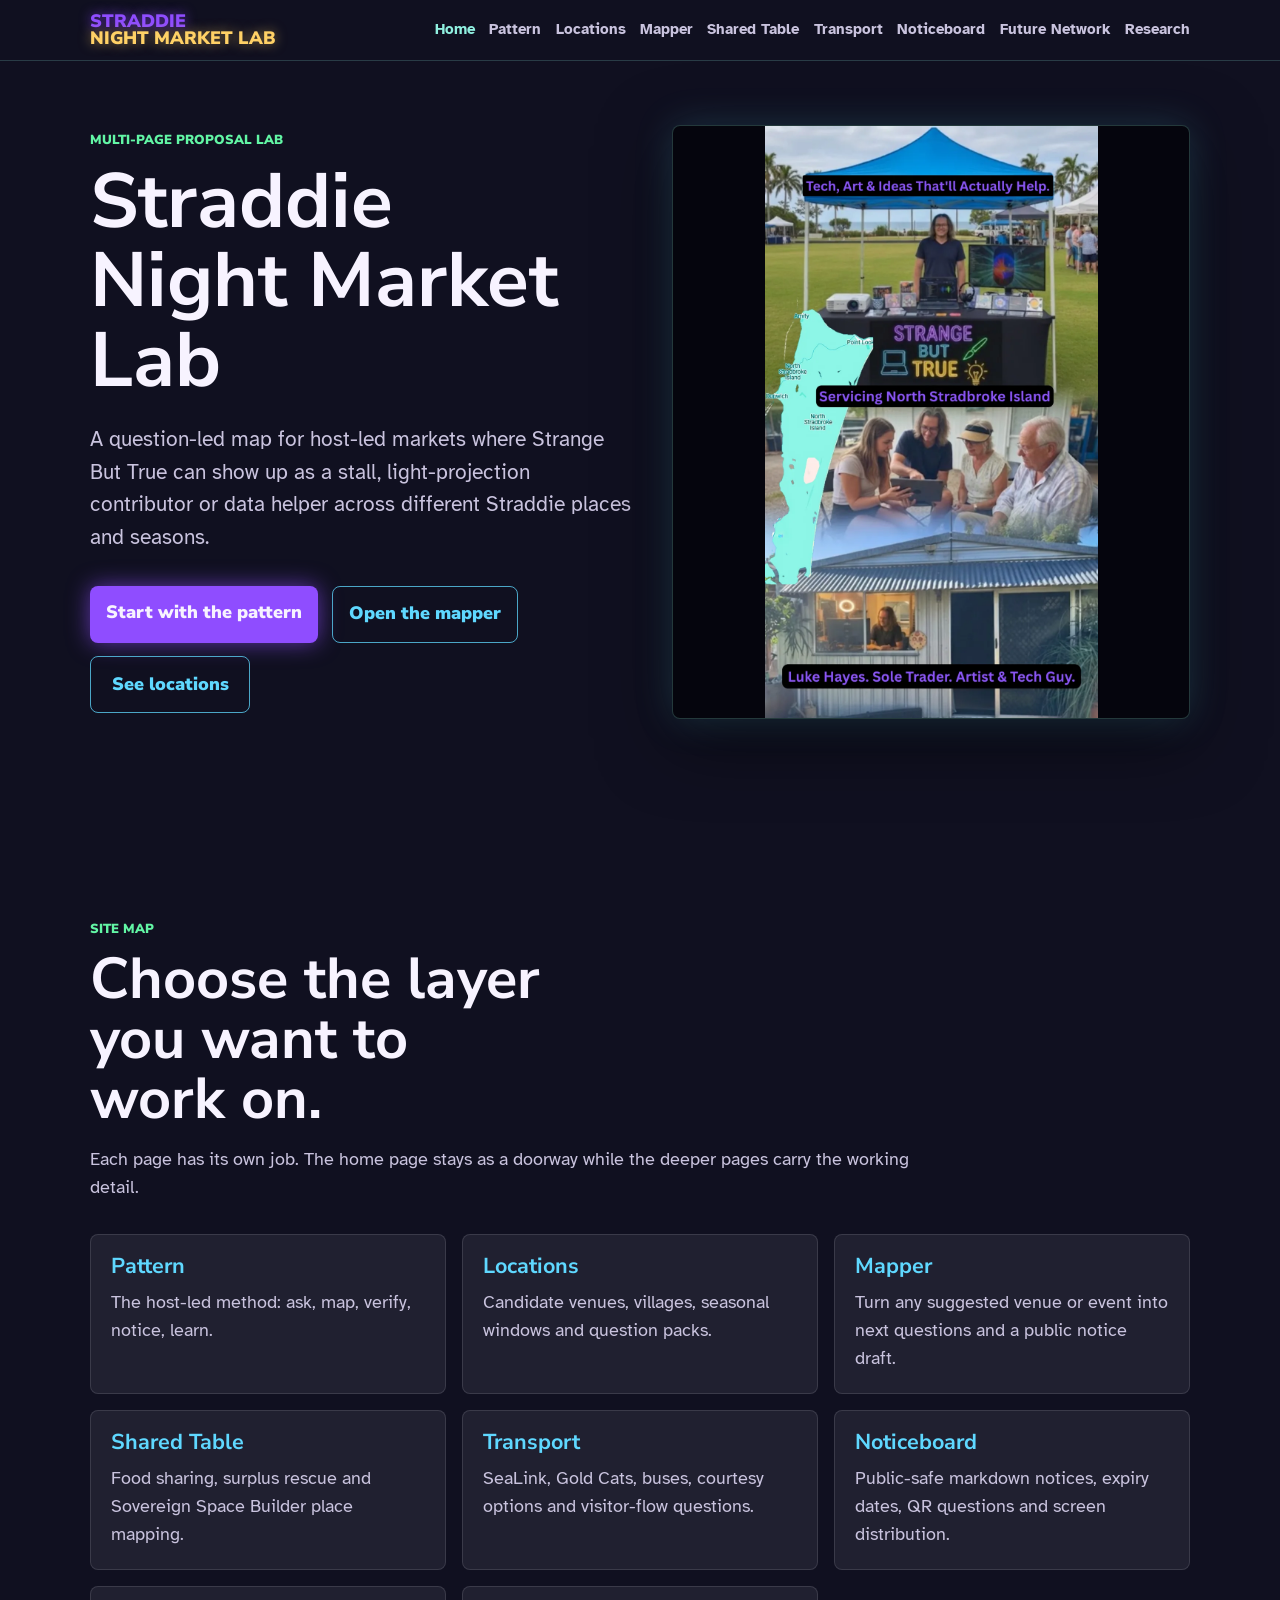
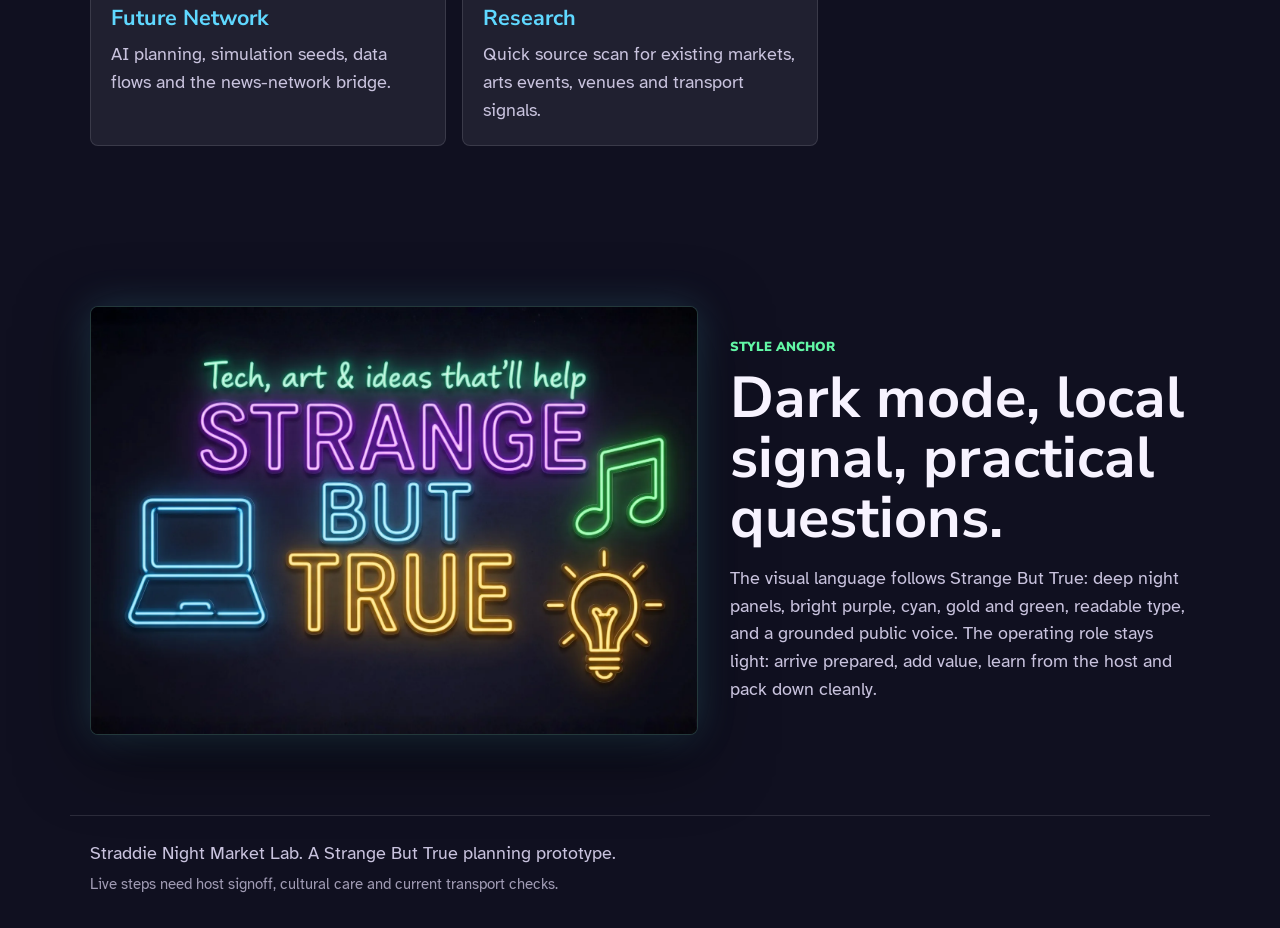
==== index.html @ 7c001ad7 "Create Straddie night market lab" ====
<!doctype html>
<html lang="en-AU">
  <head>
    <meta charset="utf-8">
    <meta name="viewport" content="width=device-width, initial-scale=1">
    <meta name="description" content="A multi-page Straddie night market concept lab for stalls, light projection, Shared Table links, transport flow and public noticeboard data.">
    <title>Straddie Night Market Lab</title>
    <link rel="preconnect" href="https://fonts.googleapis.com">
    <link rel="preconnect" href="https://fonts.gstatic.com" crossorigin>
    <link href="https://fonts.googleapis.com/css2?family=Atkinson+Hyperlegible:wght@400;700&family=Nunito+Sans:wght@700;800;900&display=swap" rel="stylesheet">
    <link rel="stylesheet" href="styles.css">
  </head>
  <body>
    <a class="skip-link" href="#main">Skip to content</a>
    <header class="site-header">
      <nav class="nav" aria-label="Main navigation">
        <a class="brand-mark" href="index.html" aria-label="Straddie Night Market Lab home"><span>Straddie</span><span>Night Market Lab</span></a>
        <button class="nav-toggle" type="button" aria-expanded="false" aria-controls="nav-links">Menu</button>
        <div class="nav-links" id="nav-links">
          <a href="index.html" aria-current="page">Home</a>
          <a href="pattern.html">Pattern</a>
          <a href="locations.html">Locations</a>
          <a href="mapper.html">Mapper</a>
          <a href="shared-table.html">Shared Table</a>
          <a href="transport.html">Transport</a>
          <a href="noticeboard.html">Noticeboard</a>
          <a href="future-network.html">Future Network</a>
          <a href="research.html">Research</a>
        </div>
      </nav>
    </header>
    <main id="main">
      <section class="hero" aria-labelledby="hero-title">
        <div class="hero-grid">
          <div class="hero-copy">
            <p class="eyebrow">Multi-page proposal lab</p>
            <h1 id="hero-title">Straddie Night Market Lab</h1>
            <p class="hero-lede">A question-led map for host-led markets where Strange But True can show up as a stall, light-projection contributor or data helper across different Straddie places and seasons.</p>
            <div class="hero-actions">
              <a class="button primary" href="pattern.html">Start with the pattern</a>
              <a class="button secondary" href="mapper.html">Open the mapper</a>
              <a class="button secondary" href="locations.html">See locations</a>
            </div>
          </div>
          <figure class="hero-visual">
            <img src="assets/strange-but-true-market-mockup.webp" alt="Strange But True market stall concept mockup used as a visual reference for a future Straddie market presence." width="900" height="1600">
          </figure>
        </div>
      </section>

      <section class="section compact" aria-labelledby="pages-title">
        <div class="section-heading">
          <p class="eyebrow">Site map</p>
          <h2 id="pages-title">Choose the layer you want to work on.</h2>
          <p>Each page has its own job. The home page stays as a doorway while the deeper pages carry the working detail.</p>
        </div>
        <div class="source-grid">
          <a class="source-card" href="pattern.html">
            <h3>Pattern</h3>
            <p>The host-led method: ask, map, verify, notice, learn.</p>
          </a>
          <a class="source-card" href="locations.html">
            <h3>Locations</h3>
            <p>Candidate venues, villages, seasonal windows and question packs.</p>
          </a>
          <a class="source-card" href="mapper.html">
            <h3>Mapper</h3>
            <p>Turn any suggested venue or event into next questions and a public notice draft.</p>
          </a>
          <a class="source-card" href="shared-table.html">
            <h3>Shared Table</h3>
            <p>Food sharing, surplus rescue and Sovereign Space Builder place mapping.</p>
          </a>
          <a class="source-card" href="transport.html">
            <h3>Transport</h3>
            <p>SeaLink, Gold Cats, buses, courtesy options and visitor-flow questions.</p>
          </a>
          <a class="source-card" href="noticeboard.html">
            <h3>Noticeboard</h3>
            <p>Public-safe markdown notices, expiry dates, QR questions and screen distribution.</p>
          </a>
          <a class="source-card" href="future-network.html">
            <h3>Future Network</h3>
            <p>AI planning, simulation seeds, data flows and the news-network bridge.</p>
          </a>
          <a class="source-card" href="research.html">
            <h3>Research</h3>
            <p>Quick source scan for existing markets, arts events, venues and transport signals.</p>
          </a>
        </div>
      </section>

      <section class="section split" aria-labelledby="style-title">
        <figure class="feature-image">
          <img src="assets/strange-but-true-banner.webp" alt="Strange But True dark banner style reference." width="1200" height="628" loading="lazy">
        </figure>
        <div class="section-heading">
          <p class="eyebrow">Style anchor</p>
          <h2 id="style-title">Dark mode, local signal, practical questions.</h2>
          <p>The visual language follows Strange But True: deep night panels, bright purple, cyan, gold and green, readable type, and a grounded public voice. The operating role stays light: arrive prepared, add value, learn from the host and pack down cleanly.</p>
        </div>
      </section>
    </main>
    <footer class="site-footer">
      <div class="footer-copy">
        <p>Straddie Night Market Lab. A Strange But True planning prototype.</p>
        <p class="footer-note">Live steps need host signoff, cultural care and current transport checks.</p>
      </div>
    </footer>
    <button class="to-top" type="button" data-to-top aria-label="Back to top">Top</button>
    <script src="data/market-data.js"></script>
    <script src="app.js"></script>
  </body>
</html>
---- styles.css ----
:root {
  --night-ink: #101020;
  --deep-panel: #202030;
  --panel-2: #171727;
  --strange-purple: #8f4dff;
  --true-cyan: #5fd8ff;
  --idea-gold: #ffd166;
  --help-green: #62f6a5;
  --minjerribah-aqua: #90f0e0;
  --soft-white: #f7f3ff;
  --muted-light: #c9c3de;
  --ink-text: #17202a;
  --paper: #f4fbfa;
  --warning: #ff9f6e;
  --heading: "Nunito Sans", "Avenir Next", Arial, sans-serif;
  --body: "Atkinson Hyperlegible", "Source Sans 3", Arial, sans-serif;
  --max-width: 1140px;
}

* {
  box-sizing: border-box;
}

html {
  scroll-behavior: smooth;
}

body {
  margin: 0;
  background: var(--night-ink);
  color: var(--soft-white);
  font-family: var(--body);
  font-size: 18px;
  line-height: 1.55;
}

img {
  display: block;
  height: auto;
  max-width: 100%;
}

a {
  color: inherit;
}

.skip-link {
  background: var(--idea-gold);
  color: var(--ink-text);
  left: 1rem;
  padding: 0.6rem 0.8rem;
  position: absolute;
  top: -4rem;
  z-index: 20;
}

.skip-link:focus {
  top: 1rem;
}

.site-header {
  background: rgba(16, 16, 32, 0.94);
  border-bottom: 1px solid rgba(144, 240, 224, 0.2);
  position: sticky;
  top: 0;
  z-index: 10;
}

.nav {
  align-items: center;
  display: flex;
  gap: 1rem;
  justify-content: space-between;
  margin: 0 auto;
  max-width: var(--max-width);
  padding: 0.8rem 1.25rem;
}

.brand-mark {
  color: var(--soft-white);
  display: grid;
  font-family: var(--heading);
  font-weight: 900;
  line-height: 0.95;
  text-decoration: none;
  text-transform: uppercase;
}

.brand-mark span:first-child {
  color: var(--strange-purple);
  text-shadow: 0 0 12px rgba(143, 77, 255, 0.75);
}

.brand-mark span:last-child {
  color: var(--idea-gold);
  text-shadow: 0 0 12px rgba(255, 209, 102, 0.55);
}

.nav-links {
  align-items: center;
  display: flex;
  flex-wrap: wrap;
  gap: 0.9rem;
  justify-content: flex-end;
}

.nav-links a {
  color: var(--muted-light);
  font-size: 0.92rem;
  font-weight: 700;
  text-decoration: none;
}

.nav-links a:hover,
.nav-links a:focus,
.nav-links a[aria-current="page"] {
  color: var(--minjerribah-aqua);
}

.nav-toggle {
  background: transparent;
  border: 1px solid rgba(247, 243, 255, 0.45);
  border-radius: 8px;
  color: var(--soft-white);
  display: none;
  font-family: var(--heading);
  font-weight: 800;
  padding: 0.55rem 0.75rem;
}

.page-tools {
  align-items: center;
  display: flex;
  gap: 0.75rem;
  margin: 0 auto;
  max-width: var(--max-width);
  padding: 1rem 1.25rem 0;
}

.page-tools a,
.back-button {
  background: transparent;
  border: 1px solid rgba(247, 243, 255, 0.18);
  border-radius: 8px;
  color: var(--minjerribah-aqua);
  cursor: pointer;
  font-family: var(--heading);
  font-size: 0.92rem;
  font-weight: 900;
  padding: 0.45rem 0.65rem;
  text-decoration: none;
}

.hero {
  margin: 0 auto;
  max-width: var(--max-width);
  min-height: calc(100vh - 74px);
  padding: 4rem 1.25rem 3rem;
}

.hero-grid {
  align-items: center;
  display: grid;
  gap: 2.25rem;
  grid-template-columns: minmax(0, 0.95fr) minmax(320px, 0.9fr);
}

.hero-copy {
  max-width: 680px;
}

.eyebrow {
  color: var(--help-green);
  font-family: var(--heading);
  font-size: 0.82rem;
  font-weight: 900;
  letter-spacing: 0;
  margin: 0 0 0.7rem;
  text-transform: uppercase;
}

h1,
h2,
h3,
h4 {
  font-family: var(--heading);
  letter-spacing: 0;
  line-height: 1.04;
  margin: 0;
}

h1 {
  color: var(--soft-white);
  font-size: clamp(2.65rem, 6vw, 5.1rem);
  max-width: 10.5ch;
}

h2 {
  font-size: clamp(2rem, 4.8vw, 3.6rem);
  max-width: 13ch;
}

h3 {
  font-size: 1.35rem;
}

h4 {
  color: var(--idea-gold);
  font-size: 1.05rem;
  margin-top: 1.2rem;
}

p {
  margin: 0;
}

.hero-lede {
  color: var(--muted-light);
  font-size: clamp(1.08rem, 2vw, 1.32rem);
  margin-top: 1.35rem;
  max-width: 38rem;
}

.hero-actions,
.action-row {
  display: flex;
  flex-wrap: wrap;
  gap: 0.85rem;
  margin-top: 2rem;
}

.button {
  border-radius: 8px;
  display: inline-flex;
  font-family: var(--heading);
  font-weight: 900;
  justify-content: center;
  min-width: 10rem;
  padding: 0.85rem 1rem;
  text-decoration: none;
}

.button.primary {
  background: var(--strange-purple);
  box-shadow: 0 0 22px rgba(143, 77, 255, 0.62);
  color: var(--soft-white);
}

.button.secondary {
  border: 1px solid rgba(95, 216, 255, 0.75);
  color: var(--true-cyan);
}

.hero-visual,
.feature-image {
  margin: 0;
}

.hero-visual img,
.feature-image img {
  background: #05050d;
  border: 1px solid rgba(144, 240, 224, 0.22);
  border-radius: 8px;
  box-shadow: 0 0 38px rgba(95, 216, 255, 0.18), 0 20px 70px rgba(0, 0, 0, 0.55);
  object-fit: contain;
  width: 100%;
}

.hero-visual img {
  max-height: min(66vh, 680px);
}

.signal-strip {
  background: var(--minjerribah-aqua);
  color: var(--ink-text);
  padding: 1rem 1.25rem;
}

.signal-strip-inner {
  display: grid;
  gap: 1rem;
  grid-template-columns: repeat(4, minmax(0, 1fr));
  margin: 0 auto;
  max-width: var(--max-width);
}

.signal-strip strong {
  display: block;
  font-family: var(--heading);
}

.section {
  margin: 0 auto;
  max-width: var(--max-width);
  padding: 5rem 1.25rem;
}

.section.compact {
  padding-top: 2rem;
}

.section-heading {
  max-width: 820px;
}

.section-heading p:not(.eyebrow) {
  color: var(--muted-light);
  margin-top: 1rem;
}

.split {
  align-items: center;
  display: grid;
  gap: 2rem;
  grid-template-columns: minmax(0, 0.95fr) minmax(280px, 0.72fr);
}

.panel,
.question-card,
.location-card,
.source-card,
.step-card {
  background: var(--deep-panel);
  border: 1px solid rgba(247, 243, 255, 0.12);
  border-radius: 8px;
  padding: 1.25rem;
}

.panel.warning {
  border-color: rgba(255, 159, 110, 0.5);
}

.panel h3,
.question-card h3,
.location-card h3,
.source-card h3,
.step-card h3 {
  color: var(--true-cyan);
}

.panel p,
.question-card p,
.location-card p,
.source-card p,
.step-card p,
.page-copy {
  color: var(--muted-light);
  margin-top: 0.75rem;
}

.grid,
.location-grid,
.source-grid,
.season-grid,
.step-grid {
  display: grid;
  gap: 1rem;
  margin-top: 2rem;
}

.grid.three,
.source-grid,
.season-grid {
  grid-template-columns: repeat(3, minmax(0, 1fr));
}

.location-grid {
  grid-template-columns: repeat(2, minmax(0, 1fr));
}

.step-grid {
  grid-template-columns: repeat(4, minmax(0, 1fr));
}

.location-card {
  display: grid;
  gap: 0.9rem;
}

.location-card p {
  margin-top: 0;
}

.tag-list {
  display: flex;
  flex-wrap: wrap;
  gap: 0.45rem;
}

.tag-list span {
  background: rgba(5, 5, 13, 0.45);
  border: 1px solid rgba(144, 240, 224, 0.22);
  border-radius: 999px;
  color: var(--minjerribah-aqua);
  font-family: var(--heading);
  font-size: 0.78rem;
  font-weight: 900;
  padding: 0.32rem 0.55rem;
}

.mini-grid {
  display: grid;
  gap: 0.75rem;
  grid-template-columns: repeat(2, minmax(0, 1fr));
}

.mini-grid div {
  background: rgba(5, 5, 13, 0.4);
  border: 1px solid rgba(247, 243, 255, 0.1);
  border-radius: 8px;
  padding: 0.85rem;
}

.mini-grid strong {
  color: var(--idea-gold);
  display: block;
  font-family: var(--heading);
  font-size: 0.86rem;
}

.mini-grid span {
  color: var(--muted-light);
  display: block;
  font-size: 0.95rem;
  margin-top: 0.35rem;
}

details {
  border-top: 1px solid rgba(247, 243, 255, 0.14);
  padding-top: 0.75rem;
}

summary {
  color: var(--help-green);
  cursor: pointer;
  font-family: var(--heading);
  font-weight: 900;
}

ul,
ol {
  color: var(--soft-white);
  margin: 0.8rem 0 0;
  padding-left: 1.25rem;
}

li + li {
  margin-top: 0.42rem;
}

li::marker {
  color: var(--help-green);
}

.source-row {
  display: flex;
  flex-wrap: wrap;
  gap: 0.5rem;
}

.source-row a,
.text-link {
  color: var(--minjerribah-aqua);
  font-weight: 700;
}

.source-row a {
  border: 1px solid rgba(144, 240, 224, 0.22);
  border-radius: 8px;
  font-size: 0.86rem;
  padding: 0.35rem 0.45rem;
  text-decoration: none;
}

.filter-row {
  display: flex;
  flex-wrap: wrap;
  gap: 0.65rem;
  margin-top: 2rem;
}

.filter-button,
.copy-button {
  background: transparent;
  border: 1px solid rgba(144, 240, 224, 0.35);
  border-radius: 8px;
  color: var(--minjerribah-aqua);
  cursor: pointer;
  font-family: var(--heading);
  font-weight: 900;
  padding: 0.65rem 0.8rem;
}

.filter-button:hover,
.filter-button:focus,
.filter-button.is-active,
.copy-button:hover,
.copy-button:focus {
  border-color: rgba(95, 216, 255, 0.8);
  color: var(--soft-white);
  box-shadow: 0 0 16px rgba(95, 216, 255, 0.16);
}

.mapper-shell {
  align-items: start;
  display: grid;
  gap: 1rem;
  grid-template-columns: minmax(0, 0.72fr) minmax(320px, 0.88fr);
  margin-top: 2rem;
}

.mapper-form {
  background: var(--deep-panel);
  border: 1px solid rgba(144, 240, 224, 0.2);
  border-radius: 8px;
  display: grid;
  gap: 1rem;
  padding: 1.25rem;
}

.mapper-form label {
  color: var(--soft-white);
  display: grid;
  font-family: var(--heading);
  font-weight: 900;
  gap: 0.35rem;
}

.mapper-form span {
  color: var(--muted-light);
  font-family: var(--body);
  font-size: 0.9rem;
  font-weight: 400;
}

.mapper-form select,
.mapper-form textarea {
  background: var(--panel-2);
  border: 1px solid rgba(247, 243, 255, 0.18);
  border-radius: 8px;
  color: var(--soft-white);
  font: inherit;
  padding: 0.8rem;
  width: 100%;
}

.mapper-output {
  background: linear-gradient(135deg, rgba(32, 32, 48, 0.96), rgba(16, 16, 32, 0.98));
  border: 1px solid rgba(144, 240, 224, 0.24);
  border-radius: 8px;
  min-height: 28rem;
  padding: 1.25rem;
}

.mapper-output p {
  color: var(--muted-light);
  margin-top: 0.7rem;
}

.notice-output {
  background: #05050d;
  border: 1px solid rgba(144, 240, 224, 0.24);
  border-radius: 8px;
  color: var(--soft-white);
  font: 0.9rem Consolas, "Courier New", monospace;
  min-height: 20rem;
  margin-top: 1rem;
  padding: 1rem;
  resize: vertical;
  width: 100%;
}

.transport-map {
  background: var(--paper);
  border-radius: 8px;
  color: var(--ink-text);
  display: grid;
  gap: 1rem;
  grid-template-columns: repeat(3, minmax(0, 1fr));
  padding: 1.25rem;
}

.transport-node {
  background: #ffffff;
  border: 1px solid rgba(23, 32, 42, 0.12);
  border-radius: 8px;
  padding: 1rem;
}

.transport-node h3 {
  color: #2637a1;
}

.transport-node p {
  color: #39414d;
  margin-top: 0.6rem;
}

.path-arrow {
  align-self: center;
  color: #267a5a;
  font-family: var(--heading);
  font-weight: 900;
  text-align: center;
}

.notice-demo {
  background: rgba(5, 5, 13, 0.42);
  border: 1px solid rgba(144, 240, 224, 0.24);
  border-radius: 8px;
  display: grid;
  gap: 1rem;
  grid-template-columns: minmax(0, 0.82fr) minmax(280px, 0.7fr);
  margin-top: 2rem;
  padding: 1.25rem;
}

.notice-demo pre {
  background: #05050d;
  border: 1px solid rgba(247, 243, 255, 0.14);
  border-radius: 8px;
  color: var(--soft-white);
  margin: 0;
  overflow-x: auto;
  padding: 1rem;
  white-space: pre-wrap;
}

.flow-line {
  display: grid;
  gap: 0.85rem;
  grid-template-columns: repeat(5, minmax(0, 1fr));
  margin-top: 2rem;
}

.flow-step {
  background: linear-gradient(160deg, rgba(32, 32, 48, 0.96), rgba(16, 16, 32, 0.96));
  border: 1px solid rgba(144, 240, 224, 0.24);
  border-radius: 8px;
  padding: 1rem;
}

.flow-step span {
  align-items: center;
  background: var(--idea-gold);
  border-radius: 999px;
  color: var(--ink-text);
  display: inline-flex;
  font-family: var(--heading);
  font-weight: 900;
  height: 2rem;
  justify-content: center;
  width: 2rem;
}

.flow-step h3 {
  color: var(--true-cyan);
  margin-top: 0.85rem;
}

.flow-step p {
  color: var(--muted-light);
  margin-top: 0.7rem;
}

.source-card a {
  color: var(--minjerribah-aqua);
}

a.source-card {
  color: inherit;
  display: block;
  text-decoration: none;
}

a.source-card:hover,
a.source-card:focus {
  border-color: rgba(144, 240, 224, 0.55);
}

.site-footer {
  align-items: center;
  border-top: 1px solid rgba(247, 243, 255, 0.12);
  color: var(--muted-light);
  display: flex;
  gap: 1rem;
  justify-content: space-between;
  margin: 0 auto;
  max-width: var(--max-width);
  padding: 1.5rem 1.25rem 2rem;
}

.footer-copy {
  display: grid;
  gap: 0.3rem;
}

.footer-note {
  color: rgba(201, 195, 222, 0.78);
  font-size: 0.92rem;
}

.to-top {
  background: var(--strange-purple);
  border: 0;
  border-radius: 999px;
  bottom: 1.25rem;
  box-shadow: 0 0 20px rgba(143, 77, 255, 0.55);
  color: var(--soft-white);
  cursor: pointer;
  font-family: var(--heading);
  font-size: 0.95rem;
  font-weight: 900;
  opacity: 0;
  padding: 0.8rem 1rem;
  pointer-events: none;
  position: fixed;
  right: 1.25rem;
  transform: translateY(0.5rem);
  transition: opacity 180ms ease, transform 180ms ease;
  z-index: 30;
}

.to-top.is-visible {
  opacity: 1;
  pointer-events: auto;
  transform: translateY(0);
}

@media (max-width: 920px) {
  .nav {
    align-items: start;
  }

  .nav-toggle {
    display: inline-flex;
  }

  .nav-links {
    background: var(--night-ink);
    border: 1px solid rgba(247, 243, 255, 0.15);
    border-radius: 8px;
    display: none;
    flex-direction: column;
    gap: 0.2rem;
    padding: 0.75rem;
    position: absolute;
    right: 1.25rem;
    top: 4.4rem;
  }

  .nav-links.is-open {
    display: flex;
  }

  .nav-links a {
    padding: 0.45rem 0.3rem;
  }

  .hero-grid,
  .split,
  .mapper-shell,
  .notice-demo {
    grid-template-columns: 1fr;
  }

  .hero {
    min-height: auto;
    padding-top: 3rem;
  }

  .signal-strip-inner,
  .grid.three,
  .source-grid,
  .season-grid,
  .step-grid,
  .flow-line,
  .location-grid,
  .transport-map {
    grid-template-columns: 1fr 1fr;
  }

  .hero-visual img {
    max-height: none;
  }
}

@media (max-width: 620px) {
  body {
    font-size: 16px;
  }

  .hero,
  .section {
    padding-left: 1rem;
    padding-right: 1rem;
  }

  .signal-strip-inner,
  .grid.three,
  .source-grid,
  .season-grid,
  .step-grid,
  .flow-line,
  .location-grid,
  .mini-grid,
  .transport-map {
    grid-template-columns: 1fr;
  }

  .button {
    width: 100%;
  }

  .site-footer {
    align-items: start;
    flex-direction: column;
  }
}
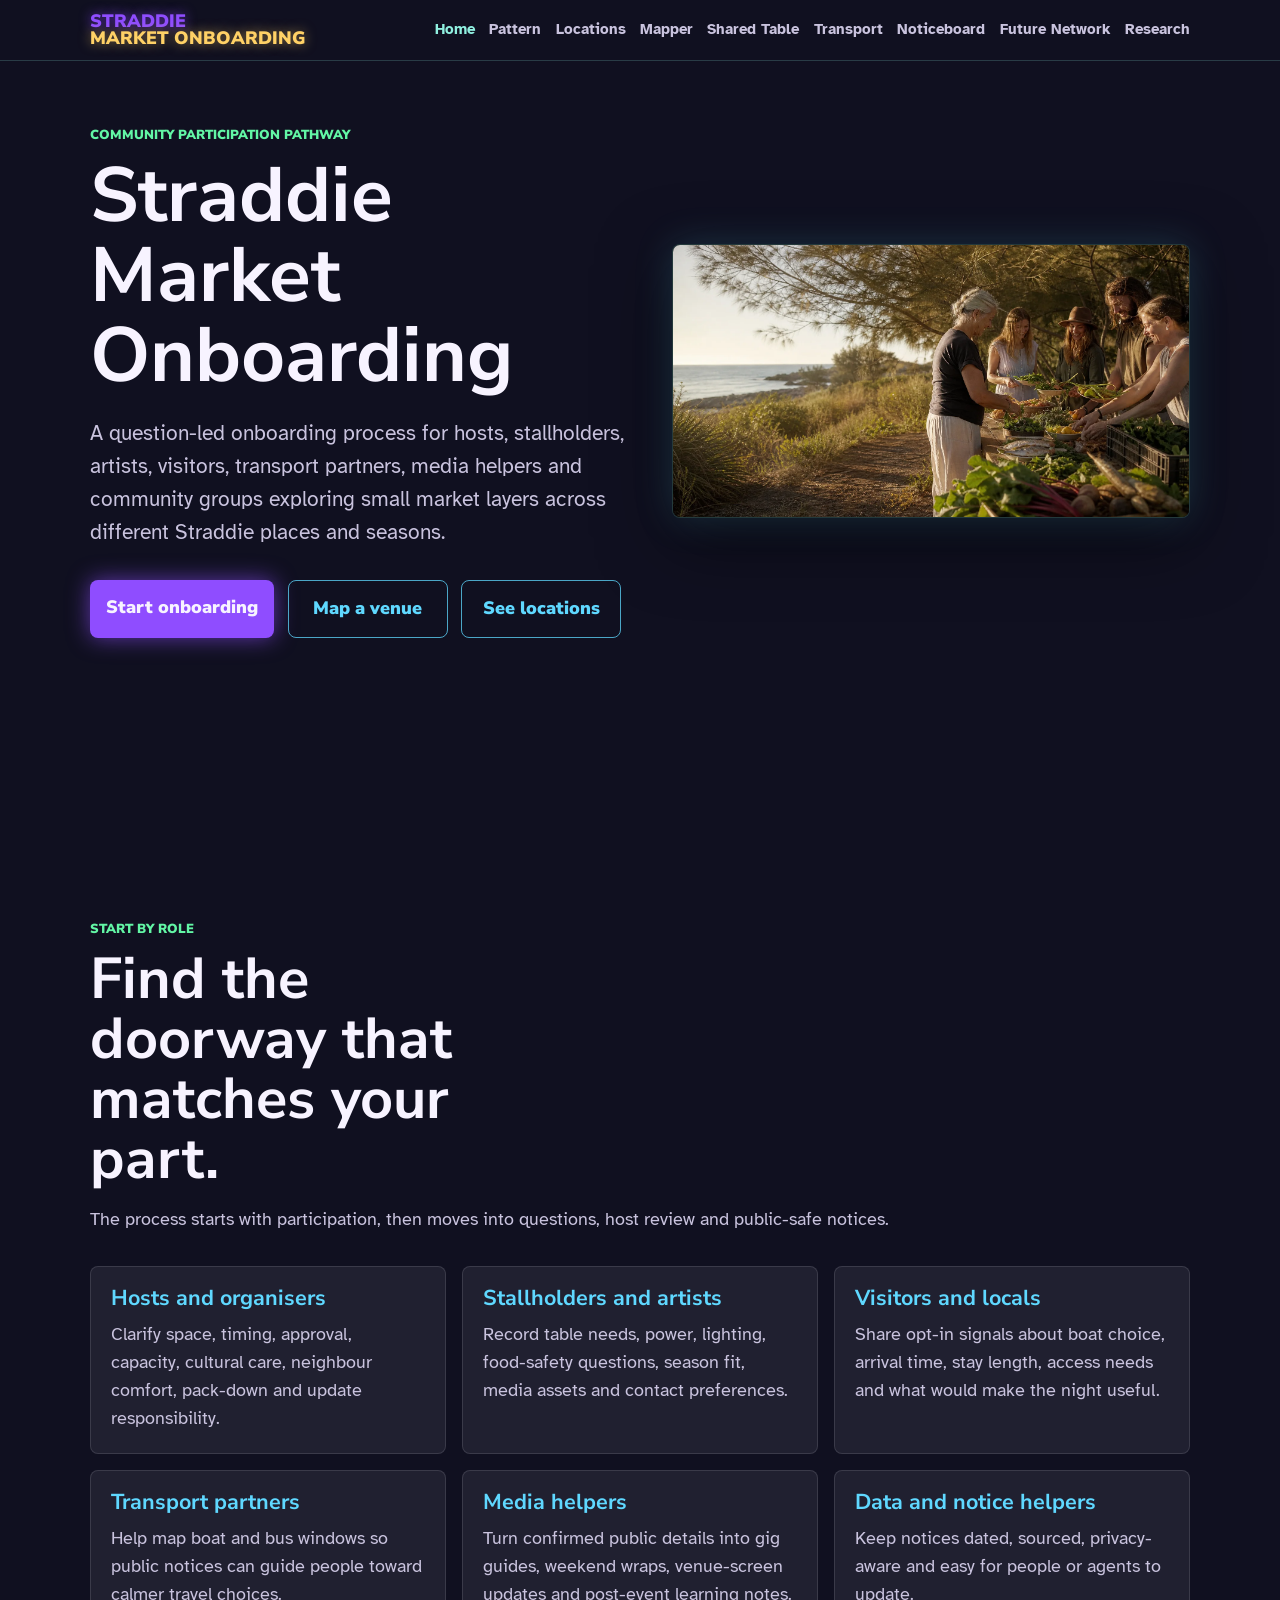
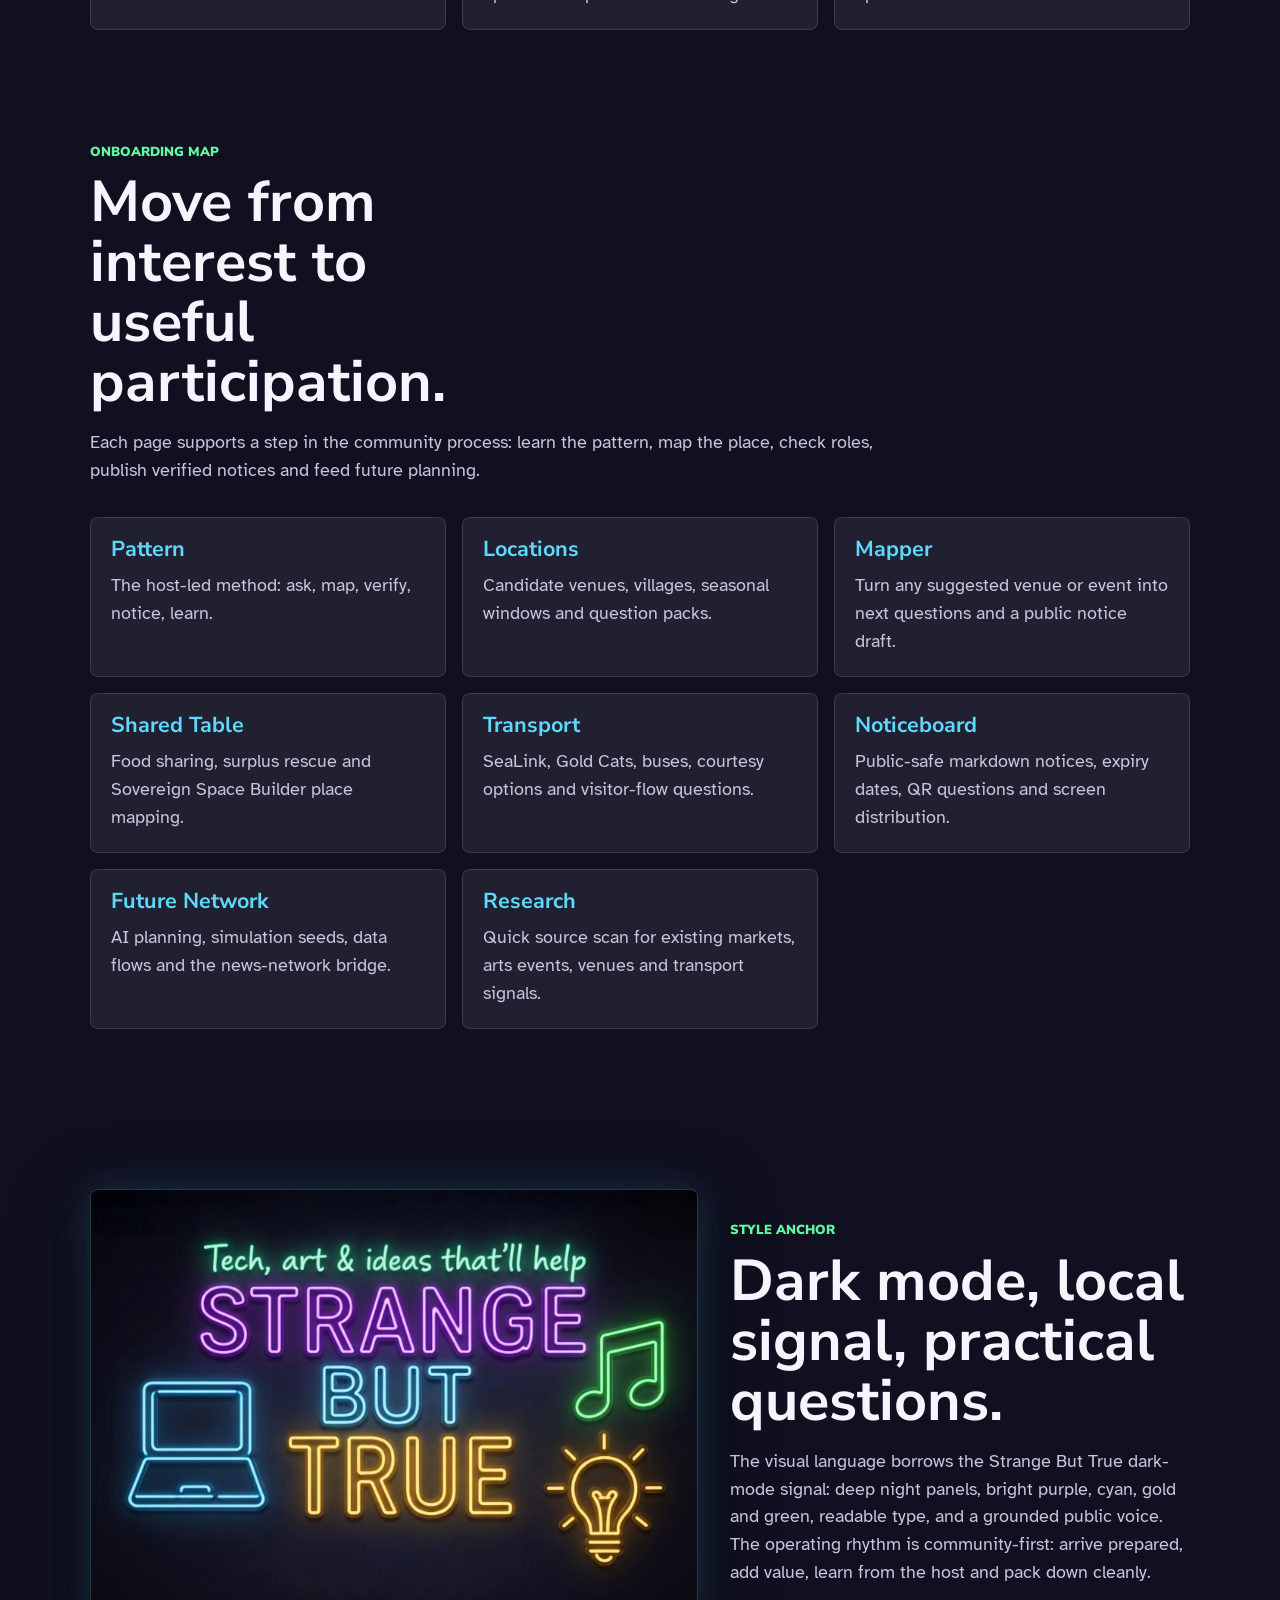
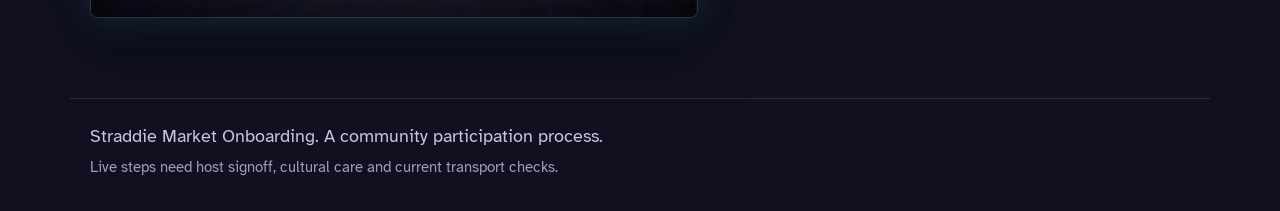
==== commit a879b8b4: "Refocus site as community onboarding" ====
--- a/index.html
+++ b/index.html
@@ -1,10 +1,10 @@
-<!doctype html>
+﻿<!doctype html>
 <html lang="en-AU">
   <head>
     <meta charset="utf-8">
     <meta name="viewport" content="width=device-width, initial-scale=1">
-    <meta name="description" content="A multi-page Straddie night market concept lab for stalls, light projection, Shared Table links, transport flow and public noticeboard data.">
-    <title>Straddie Night Market Lab</title>
+    <meta name="description" content="A community onboarding process for Straddie market participation, host review, stallholder questions, transport flow, Shared Table links and public noticeboard data.">
+    <title>Straddie Market Onboarding</title>
     <link rel="preconnect" href="https://fonts.googleapis.com">
     <link rel="preconnect" href="https://fonts.gstatic.com" crossorigin>
     <link href="https://fonts.googleapis.com/css2?family=Atkinson+Hyperlegible:wght@400;700&family=Nunito+Sans:wght@700;800;900&display=swap" rel="stylesheet">
@@ -14,7 +14,7 @@
     <a class="skip-link" href="#main">Skip to content</a>
     <header class="site-header">
       <nav class="nav" aria-label="Main navigation">
-        <a class="brand-mark" href="index.html" aria-label="Straddie Night Market Lab home"><span>Straddie</span><span>Night Market Lab</span></a>
+        <a class="brand-mark" href="index.html" aria-label="Straddie Market Onboarding home"><span>Straddie</span><span>Market Onboarding</span></a>
         <button class="nav-toggle" type="button" aria-expanded="false" aria-controls="nav-links">Menu</button>
         <div class="nav-links" id="nav-links">
           <a href="index.html" aria-current="page">Home</a>
@@ -33,26 +33,60 @@
       <section class="hero" aria-labelledby="hero-title">
         <div class="hero-grid">
           <div class="hero-copy">
-            <p class="eyebrow">Multi-page proposal lab</p>
-            <h1 id="hero-title">Straddie Night Market Lab</h1>
-            <p class="hero-lede">A question-led map for host-led markets where Strange But True can show up as a stall, light-projection contributor or data helper across different Straddie places and seasons.</p>
+            <p class="eyebrow">Community participation pathway</p>
+            <h1 id="hero-title">Straddie Market Onboarding</h1>
+            <p class="hero-lede">A question-led onboarding process for hosts, stallholders, artists, visitors, transport partners, media helpers and community groups exploring small market layers across different Straddie places and seasons.</p>
             <div class="hero-actions">
-              <a class="button primary" href="pattern.html">Start with the pattern</a>
-              <a class="button secondary" href="mapper.html">Open the mapper</a>
+              <a class="button primary" href="pattern.html">Start onboarding</a>
+              <a class="button secondary" href="mapper.html">Map a venue</a>
               <a class="button secondary" href="locations.html">See locations</a>
             </div>
           </div>
           <figure class="hero-visual">
-            <img src="assets/strange-but-true-market-mockup.webp" alt="Strange But True market stall concept mockup used as a visual reference for a future Straddie market presence." width="900" height="1600">
+            <img src="assets/shared-table-hero.webp" alt="Community members sorting safe surplus produce at an outdoor shared table." width="1200" height="675">
           </figure>
+        </div>
+      </section>
+
+      <section class="section compact" aria-labelledby="roles-title">
+        <div class="section-heading">
+          <p class="eyebrow">Start by role</p>
+          <h2 id="roles-title">Find the doorway that matches your part.</h2>
+          <p>The process starts with participation, then moves into questions, host review and public-safe notices.</p>
+        </div>
+        <div class="grid three">
+          <article class="question-card">
+            <h3>Hosts and organisers</h3>
+            <p>Clarify space, timing, approval, capacity, cultural care, neighbour comfort, pack-down and update responsibility.</p>
+          </article>
+          <article class="question-card">
+            <h3>Stallholders and artists</h3>
+            <p>Record table needs, power, lighting, food-safety questions, season fit, media assets and contact preferences.</p>
+          </article>
+          <article class="question-card">
+            <h3>Visitors and locals</h3>
+            <p>Share opt-in signals about boat choice, arrival time, stay length, access needs and what would make the night useful.</p>
+          </article>
+          <article class="question-card">
+            <h3>Transport partners</h3>
+            <p>Help map boat and bus windows so public notices can guide people toward calmer travel choices.</p>
+          </article>
+          <article class="question-card">
+            <h3>Media helpers</h3>
+            <p>Turn confirmed public details into gig guides, weekend wraps, venue-screen updates and post-event learning notes.</p>
+          </article>
+          <article class="question-card">
+            <h3>Data and notice helpers</h3>
+            <p>Keep notices dated, sourced, privacy-aware and easy for people or agents to update.</p>
+          </article>
         </div>
       </section>
 
       <section class="section compact" aria-labelledby="pages-title">
         <div class="section-heading">
-          <p class="eyebrow">Site map</p>
-          <h2 id="pages-title">Choose the layer you want to work on.</h2>
-          <p>Each page has its own job. The home page stays as a doorway while the deeper pages carry the working detail.</p>
+          <p class="eyebrow">Onboarding map</p>
+          <h2 id="pages-title">Move from interest to useful participation.</h2>
+          <p>Each page supports a step in the community process: learn the pattern, map the place, check roles, publish verified notices and feed future planning.</p>
         </div>
         <div class="source-grid">
           <a class="source-card" href="pattern.html">
@@ -92,18 +126,18 @@
 
       <section class="section split" aria-labelledby="style-title">
         <figure class="feature-image">
-          <img src="assets/strange-but-true-banner.webp" alt="Strange But True dark banner style reference." width="1200" height="628" loading="lazy">
+          <img src="assets/strange-but-true-banner.webp" alt="Strange But True dark banner style reference." width="1200" height="628">
         </figure>
         <div class="section-heading">
           <p class="eyebrow">Style anchor</p>
           <h2 id="style-title">Dark mode, local signal, practical questions.</h2>
-          <p>The visual language follows Strange But True: deep night panels, bright purple, cyan, gold and green, readable type, and a grounded public voice. The operating role stays light: arrive prepared, add value, learn from the host and pack down cleanly.</p>
+          <p>The visual language borrows the Strange But True dark-mode signal: deep night panels, bright purple, cyan, gold and green, readable type, and a grounded public voice. The operating rhythm is community-first: arrive prepared, add value, learn from the host and pack down cleanly.</p>
         </div>
       </section>
     </main>
     <footer class="site-footer">
       <div class="footer-copy">
-        <p>Straddie Night Market Lab. A Strange But True planning prototype.</p>
+        <p>Straddie Market Onboarding. A community participation process.</p>
         <p class="footer-note">Live steps need host signoff, cultural care and current transport checks.</p>
       </div>
     </footer>
@@ -112,3 +146,4 @@
     <script src="app.js"></script>
   </body>
 </html>
+
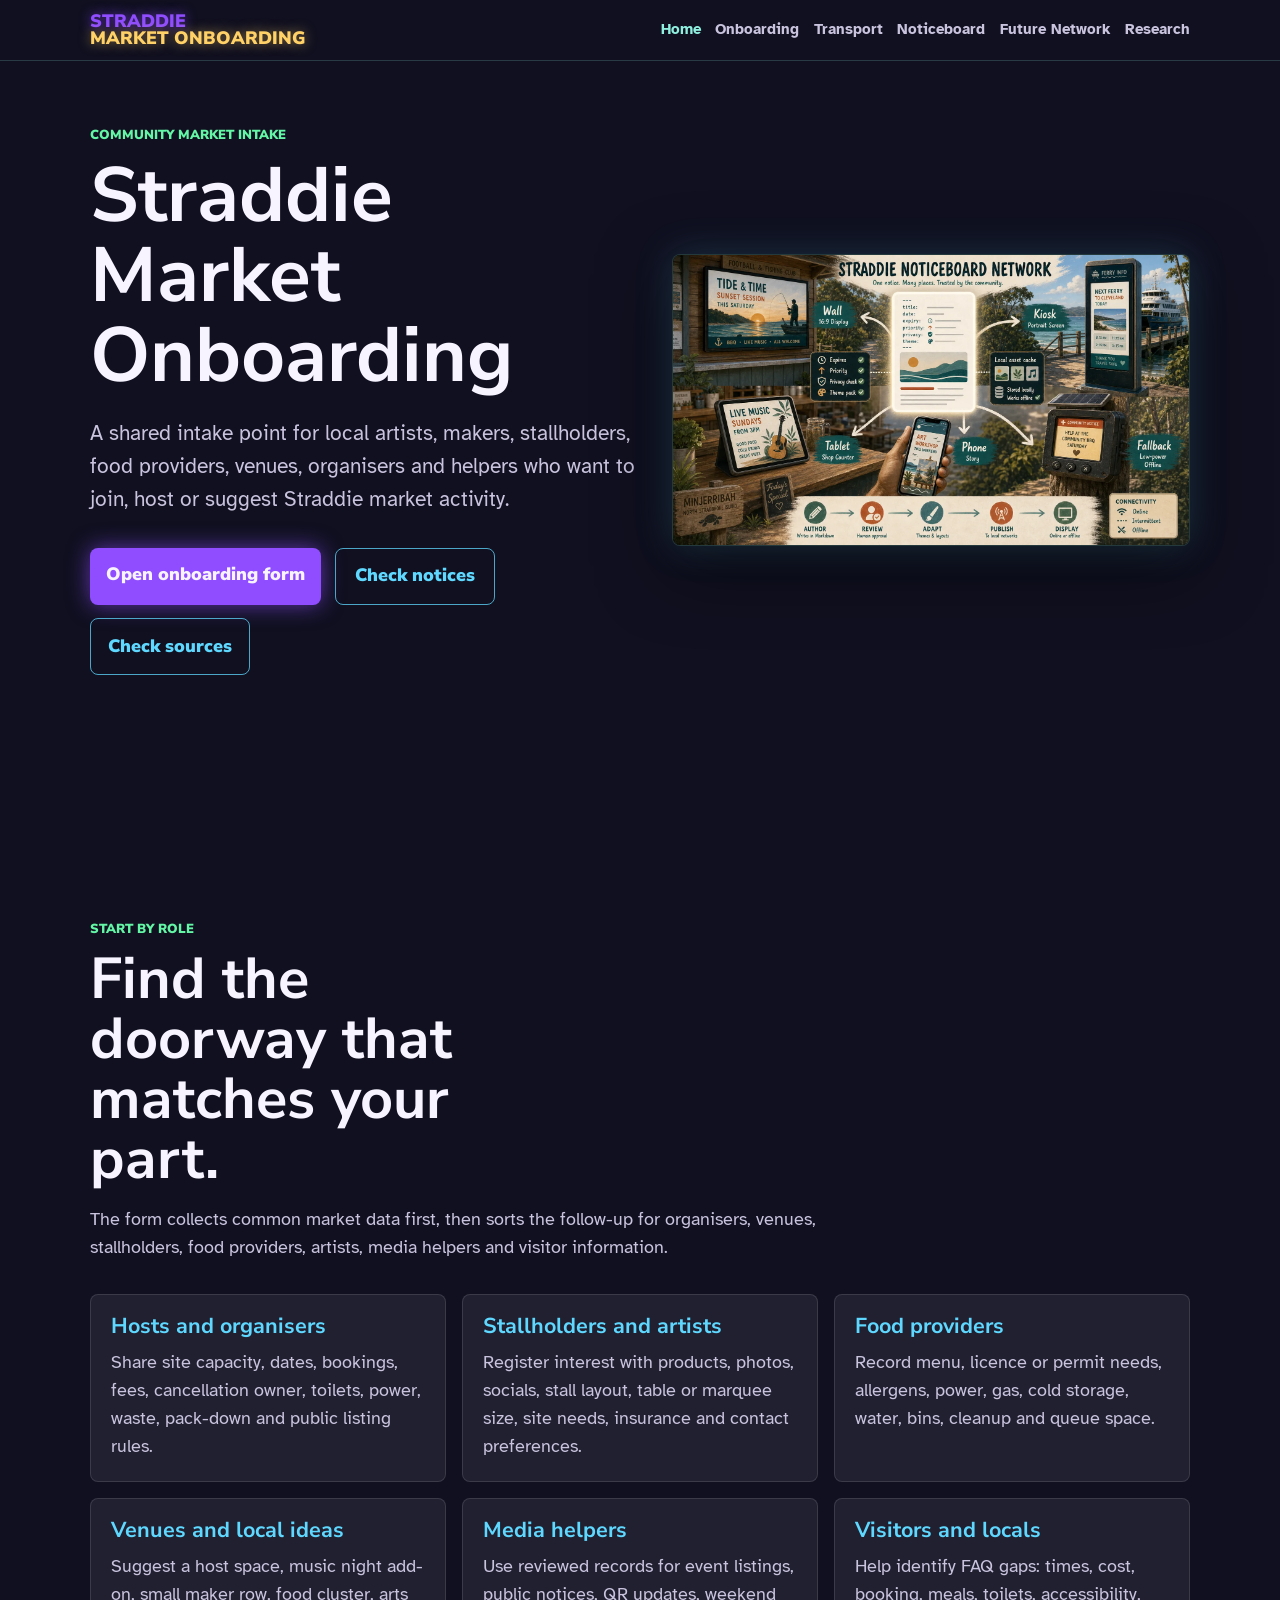
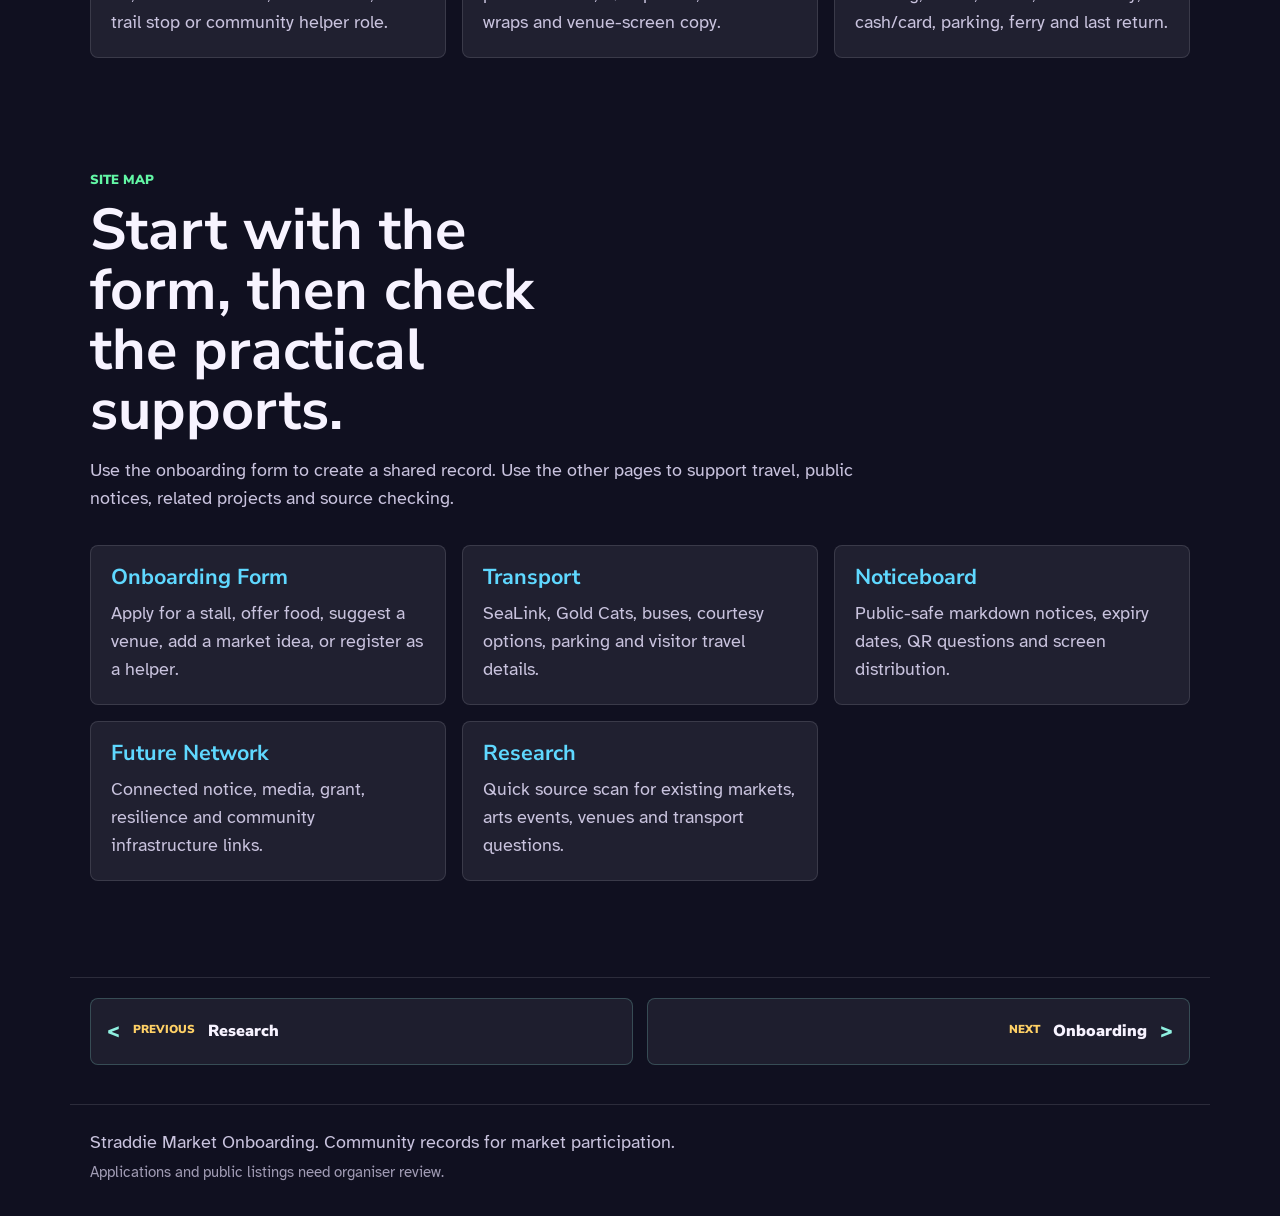
==== commit 14030cea: "Publish market onboarding update" ====
--- a/index.html
+++ b/index.html
@@ -1,14 +1,14 @@
-﻿<!doctype html>
+<!doctype html>
 <html lang="en-AU">
   <head>
     <meta charset="utf-8">
     <meta name="viewport" content="width=device-width, initial-scale=1">
-    <meta name="description" content="A community onboarding process for Straddie market participation, host review, stallholder questions, transport flow, Shared Table links and public noticeboard data.">
+    <meta name="description" content="A community onboarding process for Straddie market participation, host review, stallholder questions, transport flow and public noticeboard data.">
     <title>Straddie Market Onboarding</title>
     <link rel="preconnect" href="https://fonts.googleapis.com">
     <link rel="preconnect" href="https://fonts.gstatic.com" crossorigin>
     <link href="https://fonts.googleapis.com/css2?family=Atkinson+Hyperlegible:wght@400;700&family=Nunito+Sans:wght@700;800;900&display=swap" rel="stylesheet">
-    <link rel="stylesheet" href="styles.css">
+    <link rel="stylesheet" href="styles.css?v=20260522-nav">
   </head>
   <body>
     <a class="skip-link" href="#main">Skip to content</a>
@@ -18,10 +18,7 @@
         <button class="nav-toggle" type="button" aria-expanded="false" aria-controls="nav-links">Menu</button>
         <div class="nav-links" id="nav-links">
           <a href="index.html" aria-current="page">Home</a>
-          <a href="pattern.html">Pattern</a>
-          <a href="locations.html">Locations</a>
-          <a href="mapper.html">Mapper</a>
-          <a href="shared-table.html">Shared Table</a>
+          <a href="mapper.html">Onboarding</a>
           <a href="transport.html">Transport</a>
           <a href="noticeboard.html">Noticeboard</a>
           <a href="future-network.html">Future Network</a>
@@ -33,17 +30,17 @@
       <section class="hero" aria-labelledby="hero-title">
         <div class="hero-grid">
           <div class="hero-copy">
-            <p class="eyebrow">Community participation pathway</p>
+            <p class="eyebrow">Community market intake</p>
             <h1 id="hero-title">Straddie Market Onboarding</h1>
-            <p class="hero-lede">A question-led onboarding process for hosts, stallholders, artists, visitors, transport partners, media helpers and community groups exploring small market layers across different Straddie places and seasons.</p>
+            <p class="hero-lede">A shared intake point for local artists, makers, stallholders, food providers, venues, organisers and helpers who want to join, host or suggest Straddie market activity.</p>
             <div class="hero-actions">
-              <a class="button primary" href="pattern.html">Start onboarding</a>
-              <a class="button secondary" href="mapper.html">Map a venue</a>
-              <a class="button secondary" href="locations.html">See locations</a>
+              <a class="button primary" href="mapper.html">Open onboarding form</a>
+              <a class="button secondary" href="noticeboard.html">Check notices</a>
+              <a class="button secondary" href="research.html">Check sources</a>
             </div>
           </div>
           <figure class="hero-visual">
-            <img src="assets/shared-table-hero.webp" alt="Community members sorting safe surplus produce at an outdoor shared table." width="1200" height="675">
+            <img src="assets/noticeboard-device-pipeline.webp" alt="Market notice and visitor-flow updates moving across public screens, tablets and phones." width="1200" height="900">
           </figure>
         </div>
       </section>
@@ -52,62 +49,50 @@
         <div class="section-heading">
           <p class="eyebrow">Start by role</p>
           <h2 id="roles-title">Find the doorway that matches your part.</h2>
-          <p>The process starts with participation, then moves into questions, host review and public-safe notices.</p>
+          <p>The form collects common market data first, then sorts the follow-up for organisers, venues, stallholders, food providers, artists, media helpers and visitor information.</p>
         </div>
         <div class="grid three">
           <article class="question-card">
             <h3>Hosts and organisers</h3>
-            <p>Clarify space, timing, approval, capacity, cultural care, neighbour comfort, pack-down and update responsibility.</p>
+            <p>Share site capacity, dates, bookings, fees, cancellation owner, toilets, power, waste, pack-down and public listing rules.</p>
           </article>
           <article class="question-card">
             <h3>Stallholders and artists</h3>
-            <p>Record table needs, power, lighting, food-safety questions, season fit, media assets and contact preferences.</p>
+            <p>Register interest with products, photos, socials, stall layout, table or marquee size, site needs, insurance and contact preferences.</p>
+          </article>
+          <article class="question-card">
+            <h3>Food providers</h3>
+            <p>Record menu, licence or permit needs, allergens, power, gas, cold storage, water, bins, cleanup and queue space.</p>
+          </article>
+          <article class="question-card">
+            <h3>Venues and local ideas</h3>
+            <p>Suggest a host space, music night add-on, small maker row, food cluster, arts trail stop or community helper role.</p>
+          </article>
+          <article class="question-card">
+            <h3>Media helpers</h3>
+            <p>Use reviewed records for event listings, public notices, QR updates, weekend wraps and venue-screen copy.</p>
           </article>
           <article class="question-card">
             <h3>Visitors and locals</h3>
-            <p>Share opt-in signals about boat choice, arrival time, stay length, access needs and what would make the night useful.</p>
-          </article>
-          <article class="question-card">
-            <h3>Transport partners</h3>
-            <p>Help map boat and bus windows so public notices can guide people toward calmer travel choices.</p>
-          </article>
-          <article class="question-card">
-            <h3>Media helpers</h3>
-            <p>Turn confirmed public details into gig guides, weekend wraps, venue-screen updates and post-event learning notes.</p>
-          </article>
-          <article class="question-card">
-            <h3>Data and notice helpers</h3>
-            <p>Keep notices dated, sourced, privacy-aware and easy for people or agents to update.</p>
+            <p>Help identify FAQ gaps: times, cost, booking, meals, toilets, accessibility, cash/card, parking, ferry and last return.</p>
           </article>
         </div>
       </section>
 
       <section class="section compact" aria-labelledby="pages-title">
         <div class="section-heading">
-          <p class="eyebrow">Onboarding map</p>
-          <h2 id="pages-title">Move from interest to useful participation.</h2>
-          <p>Each page supports a step in the community process: learn the pattern, map the place, check roles, publish verified notices and feed future planning.</p>
+          <p class="eyebrow">Site map</p>
+          <h2 id="pages-title">Start with the form, then check the practical supports.</h2>
+          <p>Use the onboarding form to create a shared record. Use the other pages to support travel, public notices, related projects and source checking.</p>
         </div>
         <div class="source-grid">
-          <a class="source-card" href="pattern.html">
-            <h3>Pattern</h3>
-            <p>The host-led method: ask, map, verify, notice, learn.</p>
-          </a>
-          <a class="source-card" href="locations.html">
-            <h3>Locations</h3>
-            <p>Candidate venues, villages, seasonal windows and question packs.</p>
-          </a>
           <a class="source-card" href="mapper.html">
-            <h3>Mapper</h3>
-            <p>Turn any suggested venue or event into next questions and a public notice draft.</p>
-          </a>
-          <a class="source-card" href="shared-table.html">
-            <h3>Shared Table</h3>
-            <p>Food sharing, surplus rescue and Sovereign Space Builder place mapping.</p>
+            <h3>Onboarding Form</h3>
+            <p>Apply for a stall, offer food, suggest a venue, add a market idea, or register as a helper.</p>
           </a>
           <a class="source-card" href="transport.html">
             <h3>Transport</h3>
-            <p>SeaLink, Gold Cats, buses, courtesy options and visitor-flow questions.</p>
+            <p>SeaLink, Gold Cats, buses, courtesy options, parking and visitor travel details.</p>
           </a>
           <a class="source-card" href="noticeboard.html">
             <h3>Noticeboard</h3>
@@ -115,34 +100,34 @@
           </a>
           <a class="source-card" href="future-network.html">
             <h3>Future Network</h3>
-            <p>AI planning, simulation seeds, data flows and the news-network bridge.</p>
+            <p>Connected notice, media, grant, resilience and community infrastructure links.</p>
           </a>
           <a class="source-card" href="research.html">
             <h3>Research</h3>
-            <p>Quick source scan for existing markets, arts events, venues and transport signals.</p>
+            <p>Quick source scan for existing markets, arts events, venues and transport questions.</p>
           </a>
         </div>
       </section>
 
-      <section class="section split" aria-labelledby="style-title">
-        <figure class="feature-image">
-          <img src="assets/strange-but-true-banner.webp" alt="Strange But True dark banner style reference." width="1200" height="628">
-        </figure>
-        <div class="section-heading">
-          <p class="eyebrow">Style anchor</p>
-          <h2 id="style-title">Dark mode, local signal, practical questions.</h2>
-          <p>The visual language borrows the Strange But True dark-mode signal: deep night panels, bright purple, cyan, gold and green, readable type, and a grounded public voice. The operating rhythm is community-first: arrive prepared, add value, learn from the host and pack down cleanly.</p>
-        </div>
-      </section>
+      <nav class="sequence-nav" aria-label="Previous and next pages">
+        <a class="sequence-link previous" href="research.html">
+          <span class="sequence-kicker">Previous</span>
+          <span>Research</span>
+        </a>
+        <a class="sequence-link next" href="mapper.html">
+          <span class="sequence-kicker">Next</span>
+          <span>Onboarding</span>
+        </a>
+      </nav>
     </main>
     <footer class="site-footer">
       <div class="footer-copy">
-        <p>Straddie Market Onboarding. A community participation process.</p>
-        <p class="footer-note">Live steps need host signoff, cultural care and current transport checks.</p>
+        <p>Straddie Market Onboarding. Community records for market participation.</p>
+        <p class="footer-note">Applications and public listings need organiser review.</p>
       </div>
     </footer>
     <button class="to-top" type="button" data-to-top aria-label="Back to top">Top</button>
-    <script src="data/market-data.js"></script>
+    <script src="data/market-data.js?v=20260522-events"></script>
     <script src="app.js"></script>
   </body>
 </html>
--- a/styles.css
+++ b/styles.css
@@ -32,6 +32,7 @@
   font-family: var(--body);
   font-size: 18px;
   line-height: 1.55;
+  overflow-x: clip;
 }
 
 img {
@@ -317,7 +318,6 @@
 
 .panel,
 .question-card,
-.location-card,
 .source-card,
 .step-card {
   background: var(--deep-panel);
@@ -332,7 +332,6 @@
 
 .panel h3,
 .question-card h3,
-.location-card h3,
 .source-card h3,
 .step-card h3 {
   color: var(--true-cyan);
@@ -340,7 +339,6 @@
 
 .panel p,
 .question-card p,
-.location-card p,
 .source-card p,
 .step-card p,
 .page-copy {
@@ -349,9 +347,7 @@
 }
 
 .grid,
-.location-grid,
 .source-grid,
-.season-grid,
 .step-grid {
   display: grid;
   gap: 1rem;
@@ -359,43 +355,16 @@
 }
 
 .grid.three,
-.source-grid,
-.season-grid {
+.source-grid {
   grid-template-columns: repeat(3, minmax(0, 1fr));
 }
 
-.location-grid {
-  grid-template-columns: repeat(2, minmax(0, 1fr));
+.grid.four {
+  grid-template-columns: repeat(4, minmax(0, 1fr));
 }
 
 .step-grid {
   grid-template-columns: repeat(4, minmax(0, 1fr));
-}
-
-.location-card {
-  display: grid;
-  gap: 0.9rem;
-}
-
-.location-card p {
-  margin-top: 0;
-}
-
-.tag-list {
-  display: flex;
-  flex-wrap: wrap;
-  gap: 0.45rem;
-}
-
-.tag-list span {
-  background: rgba(5, 5, 13, 0.45);
-  border: 1px solid rgba(144, 240, 224, 0.22);
-  border-radius: 999px;
-  color: var(--minjerribah-aqua);
-  font-family: var(--heading);
-  font-size: 0.78rem;
-  font-weight: 900;
-  padding: 0.32rem 0.55rem;
 }
 
 .mini-grid {
@@ -472,14 +441,31 @@
   text-decoration: none;
 }
 
-.filter-row {
+.anchor-nav {
   display: flex;
   flex-wrap: wrap;
-  gap: 0.65rem;
-  margin-top: 2rem;
-}
-
-.filter-button,
+  gap: 0.55rem;
+  margin-top: 1.5rem;
+}
+
+.anchor-nav a {
+  border: 1px solid rgba(144, 240, 224, 0.28);
+  border-radius: 8px;
+  color: var(--minjerribah-aqua);
+  font-family: var(--heading);
+  font-size: 0.9rem;
+  font-weight: 900;
+  padding: 0.5rem 0.65rem;
+  text-decoration: none;
+}
+
+.anchor-nav a:hover,
+.anchor-nav a:focus {
+  border-color: rgba(95, 216, 255, 0.8);
+  color: var(--soft-white);
+  box-shadow: 0 0 16px rgba(95, 216, 255, 0.16);
+}
+
 .copy-button {
   background: transparent;
   border: 1px solid rgba(144, 240, 224, 0.35);
@@ -491,9 +477,6 @@
   padding: 0.65rem 0.8rem;
 }
 
-.filter-button:hover,
-.filter-button:focus,
-.filter-button.is-active,
 .copy-button:hover,
 .copy-button:focus {
   border-color: rgba(95, 216, 255, 0.8);
@@ -501,6 +484,37 @@
   box-shadow: 0 0 16px rgba(95, 216, 255, 0.16);
 }
 
+.record-actions {
+  display: flex;
+  flex-wrap: wrap;
+  gap: 0.75rem;
+  margin-top: 1rem;
+}
+
+.record-actions a {
+  display: inline-flex;
+  text-decoration: none;
+}
+
+.form-status {
+  color: var(--muted-light);
+  font-size: 0.95rem;
+  margin-top: 0.25rem;
+}
+
+.copy-button:disabled {
+  cursor: not-allowed;
+  opacity: 0.55;
+}
+
+.hidden-frame {
+  border: 0;
+  height: 1px;
+  left: -9999px;
+  position: absolute;
+  width: 1px;
+}
+
 .mapper-shell {
   align-items: start;
   display: grid;
@@ -518,6 +532,28 @@
   padding: 1.25rem;
 }
 
+.contact-form {
+  margin-top: 2rem;
+  max-width: 760px;
+}
+
+.mapper-form fieldset {
+  border: 1px solid rgba(144, 240, 224, 0.18);
+  border-radius: 8px;
+  display: grid;
+  gap: 1rem;
+  margin: 0;
+  padding: 1rem;
+}
+
+.mapper-form legend {
+  color: var(--idea-gold);
+  font-family: var(--heading);
+  font-size: 1rem;
+  font-weight: 900;
+  padding: 0 0.35rem;
+}
+
 .mapper-form label {
   color: var(--soft-white);
   display: grid;
@@ -533,6 +569,7 @@
   font-weight: 400;
 }
 
+.mapper-form input,
 .mapper-form select,
 .mapper-form textarea {
   background: var(--panel-2);
@@ -542,6 +579,50 @@
   font: inherit;
   padding: 0.8rem;
   width: 100%;
+}
+
+.new-location-fields {
+  border-left: 3px solid rgba(95, 216, 255, 0.6);
+  display: grid;
+  gap: 1rem;
+  padding-left: 1rem;
+}
+
+.new-location-fields[hidden] {
+  display: none;
+}
+
+.checkbox-group {
+  display: grid;
+  gap: 0.65rem;
+  grid-template-columns: repeat(2, minmax(0, 1fr));
+}
+
+.checkbox-group label {
+  align-items: center;
+  background: rgba(5, 5, 13, 0.35);
+  border: 1px solid rgba(247, 243, 255, 0.12);
+  border-radius: 8px;
+  display: flex;
+  gap: 0.5rem;
+  padding: 0.65rem;
+}
+
+.checkbox-group input {
+  width: auto;
+}
+
+.record-sections {
+  display: grid;
+  gap: 0.85rem;
+  margin-top: 1rem;
+}
+
+.question-batch {
+  background: rgba(5, 5, 13, 0.32);
+  border: 1px solid rgba(144, 240, 224, 0.14);
+  border-radius: 8px;
+  padding: 0.85rem;
 }
 
 .mapper-output {
@@ -667,6 +748,128 @@
   color: var(--minjerribah-aqua);
 }
 
+.card-tag {
+  color: var(--idea-gold);
+  font-family: var(--heading);
+  font-size: 0.8rem;
+  font-weight: 900;
+  margin: 0 0 0.65rem;
+  text-transform: uppercase;
+}
+
+.network-card .text-link {
+  display: inline-flex;
+  margin-top: 1rem;
+}
+
+.source-card .mini-grid {
+  grid-template-columns: 1fr;
+  margin-top: 1rem;
+}
+
+.source-card .source-row {
+  margin-top: 1rem;
+}
+
+.table-stack {
+  display: grid;
+  gap: 1rem;
+  margin-top: 2rem;
+  min-width: 0;
+}
+
+.timetable-block h3 {
+  color: var(--true-cyan);
+}
+
+.timetable-block {
+  min-width: 0;
+  overflow: hidden;
+}
+
+.table-scroll {
+  border: 1px solid rgba(144, 240, 224, 0.18);
+  border-radius: 8px;
+  margin-top: 1rem;
+  max-width: 100%;
+  min-width: 0;
+  overflow-x: auto;
+  overscroll-behavior-x: contain;
+  scrollbar-color: rgba(144, 240, 224, 0.5) rgba(5, 5, 13, 0.65);
+}
+
+.data-table {
+  border-collapse: collapse;
+  min-width: 620px;
+  width: 100%;
+}
+
+.data-table.wide {
+  min-width: 920px;
+}
+
+.data-table.official-bus {
+  min-width: 1480px;
+}
+
+.data-table.official-bus.route-881 {
+  min-width: 880px;
+}
+
+.data-table caption {
+  color: var(--true-cyan);
+  font-family: var(--heading);
+  font-size: 1rem;
+  font-weight: 900;
+  padding: 0.75rem;
+  text-align: left;
+}
+
+.data-table th,
+.data-table td {
+  border-bottom: 1px solid rgba(247, 243, 255, 0.12);
+  padding: 0.72rem;
+  text-align: left;
+  vertical-align: top;
+}
+
+.data-table th {
+  background: rgba(5, 5, 13, 0.45);
+  color: var(--idea-gold);
+  font-family: var(--heading);
+  font-size: 0.9rem;
+}
+
+.data-table td {
+  color: var(--muted-light);
+  font-size: 0.94rem;
+}
+
+.official-bus td:nth-child(n+2),
+.official-bus th:nth-child(n+2) {
+  text-align: center;
+  white-space: nowrap;
+}
+
+.official-bus th:first-child {
+  min-width: 15rem;
+  text-align: left;
+}
+
+.data-table tr:last-child td {
+  border-bottom: 0;
+}
+
+.timetable-block .source-row,
+.timetable-note {
+  margin-top: 1rem;
+}
+
+.timetable-note {
+  color: var(--muted-light);
+  font-size: 0.95rem;
+}
+
 a.source-card {
   color: inherit;
   display: block;
@@ -688,6 +891,74 @@
   margin: 0 auto;
   max-width: var(--max-width);
   padding: 1.5rem 1.25rem 2rem;
+}
+
+.sequence-nav {
+  border-top: 1px solid rgba(247, 243, 255, 0.12);
+  display: grid;
+  gap: 0.85rem;
+  grid-template-columns: repeat(2, minmax(0, 1fr));
+  margin: 1rem auto 0;
+  max-width: var(--max-width);
+  padding: 1.25rem 1.25rem 2.4rem;
+}
+
+.sequence-link {
+  align-items: center;
+  background: rgba(32, 32, 48, 0.88);
+  border: 1px solid rgba(144, 240, 224, 0.22);
+  border-radius: 8px;
+  color: var(--soft-white);
+  display: flex;
+  font-family: var(--heading);
+  font-size: 1rem;
+  font-weight: 900;
+  gap: 0.8rem;
+  justify-content: space-between;
+  min-height: 4.2rem;
+  padding: 0.9rem 1rem;
+  text-decoration: none;
+}
+
+.sequence-link.previous::before,
+.sequence-link.next::after {
+  color: var(--minjerribah-aqua);
+  font-size: 1.35rem;
+  line-height: 1;
+}
+
+.sequence-link.previous::before {
+  content: "<";
+}
+
+.sequence-link.next::after {
+  content: ">";
+}
+
+.sequence-link.previous {
+  justify-content: flex-start;
+}
+
+.sequence-link.next {
+  justify-content: flex-end;
+  text-align: right;
+}
+
+.sequence-link:hover,
+.sequence-link:focus {
+  background: rgba(38, 38, 58, 0.98);
+  border-color: rgba(95, 216, 255, 0.8);
+  box-shadow: 0 0 18px rgba(95, 216, 255, 0.16);
+}
+
+.sequence-kicker {
+  color: var(--idea-gold);
+  display: block;
+  font-size: 0.72rem;
+  letter-spacing: 0;
+  line-height: 1;
+  margin-bottom: 0.25rem;
+  text-transform: uppercase;
 }
 
 .footer-copy {
@@ -770,12 +1041,12 @@
   }
 
   .signal-strip-inner,
+  .checkbox-group,
   .grid.three,
+  .grid.four,
   .source-grid,
-  .season-grid,
   .step-grid,
   .flow-line,
-  .location-grid,
   .transport-map {
     grid-template-columns: 1fr 1fr;
   }
@@ -797,12 +1068,12 @@
   }
 
   .signal-strip-inner,
+  .checkbox-group,
   .grid.three,
+  .grid.four,
   .source-grid,
-  .season-grid,
   .step-grid,
   .flow-line,
-  .location-grid,
   .mini-grid,
   .transport-map {
     grid-template-columns: 1fr;
@@ -812,6 +1083,15 @@
     width: 100%;
   }
 
+  .sequence-nav {
+    grid-template-columns: 1fr;
+  }
+
+  .sequence-link.next {
+    justify-items: start;
+    text-align: left;
+  }
+
   .site-footer {
     align-items: start;
     flex-direction: column;
